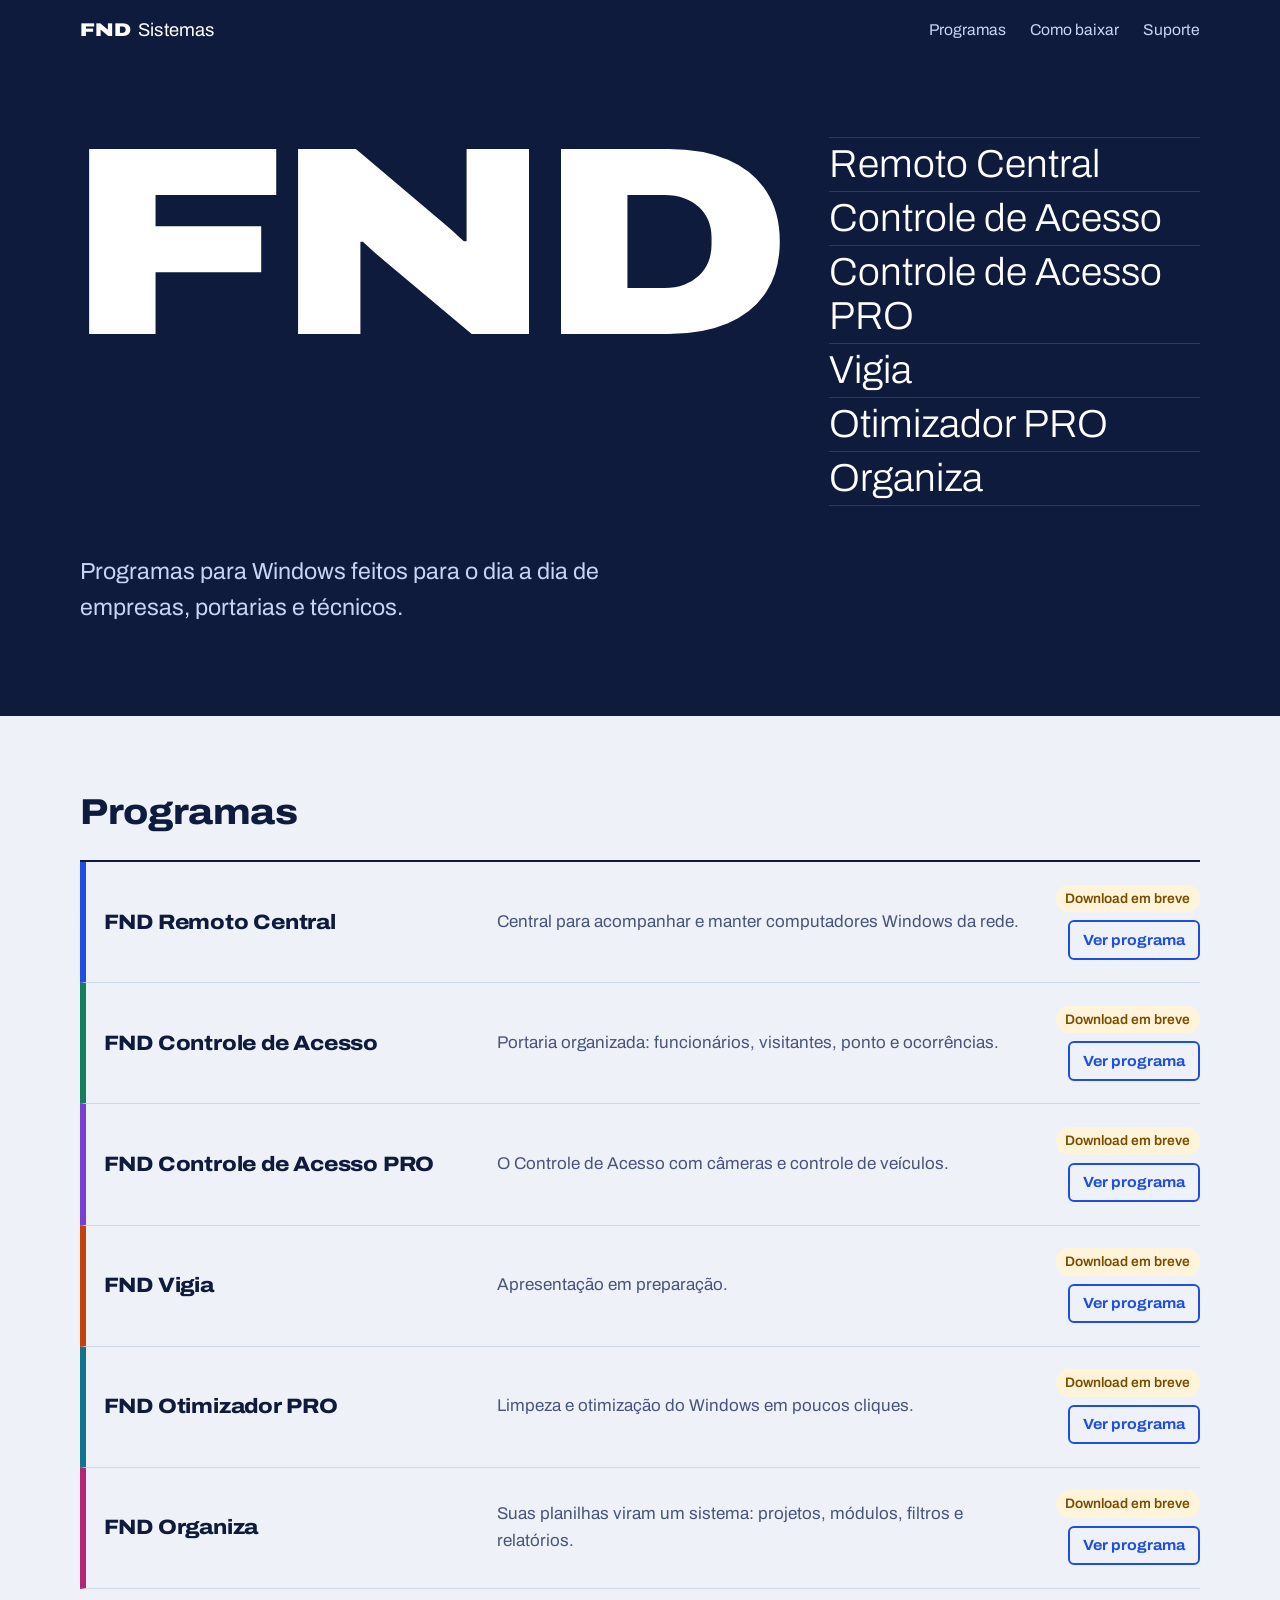
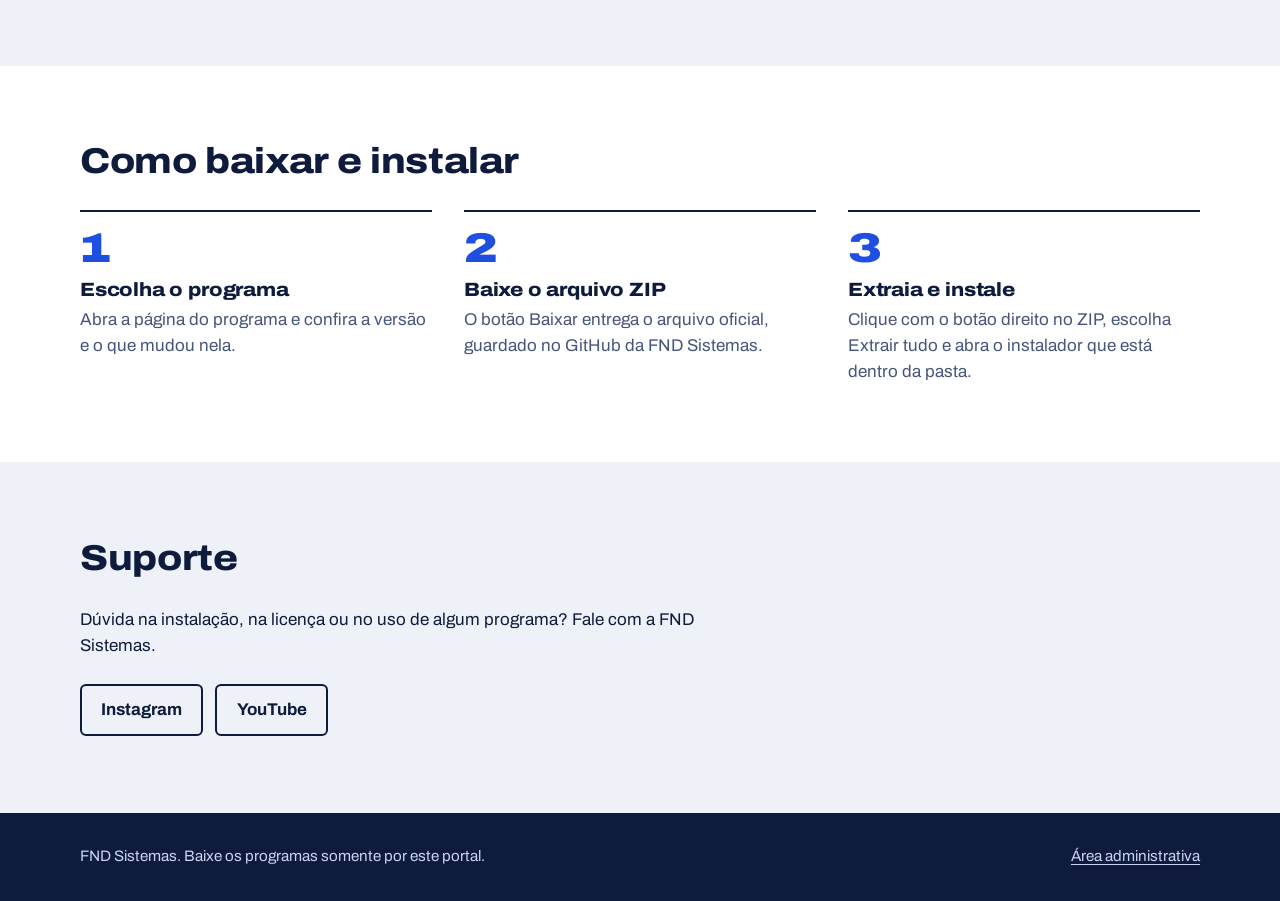
==== index.html @ b6e80777 "Cria o portal FND Sistemas com área administrativa e catálogo de programas Portal estático para GitH" ====
<!DOCTYPE html>
<html lang="pt-BR">
<head>
  <meta charset="utf-8">
  <meta name="viewport" content="width=device-width, initial-scale=1">
  <title>FND Sistemas — downloads e suporte</title>
  <meta name="description" content="Central oficial de downloads e suporte dos programas FND Sistemas para Windows.">
  <meta property="og:title" content="FND Sistemas — downloads e suporte">
  <meta property="og:description" content="Baixe os programas FND Sistemas para Windows e acompanhe as atualizações.">
  <meta property="og:type" content="website">
  <meta name="theme-color" content="#0e1b3d">
  <link rel="icon" href="assets/img/favicon.svg" type="image/svg+xml">
  <link rel="preload" href="assets/fonts/archivo-var.woff2" as="font" type="font/woff2" crossorigin>
  <link rel="preload" href="data/programas.json" as="fetch" crossorigin>
  <link rel="stylesheet" href="assets/css/site.css">
  <script type="module" src="assets/js/inicio.js"></script>
</head>
<body>
  <a class="pular" href="#programas">Ir para os programas</a>

  <header class="topo">
    <div class="contido">
      <a class="marca" href="./" aria-label="FND Sistemas, página inicial">FND<span>Sistemas</span></a>
      <nav aria-label="Seções">
        <a href="#programas">Programas</a>
        <a href="#como-baixar">Como baixar</a>
        <a href="#suporte">Suporte</a>
      </nav>
    </div>
  </header>

  <main>
    <section class="abertura" aria-labelledby="titulo">
      <div class="contido">
        <h1 id="titulo" aria-label="FND Sistemas">FND</h1>
        <ul class="indice" id="indice" aria-label="Programas FND"></ul>
        <p class="frase" id="frase">Programas para Windows feitos para o dia a dia de empresas, portarias e técnicos.</p>
      </div>
    </section>

    <section class="secao" id="programas" aria-labelledby="t-programas">
      <div class="contido">
        <h2 id="t-programas">Programas</h2>
        <ul class="programas" id="lista-programas">
          <li class="vazio">Carregando a lista de programas…</li>
        </ul>
        <noscript><p class="aviso">Para ver os programas e os downloads, ative o JavaScript no navegador.</p></noscript>
      </div>
    </section>

    <section class="secao clara" id="como-baixar" aria-labelledby="t-como">
      <div class="contido">
        <h2 id="t-como">Como baixar e instalar</h2>
        <ol class="passos">
          <li>
            <h3>Escolha o programa</h3>
            <p>Abra a página do programa e confira a versão e o que mudou nela.</p>
          </li>
          <li>
            <h3>Baixe o arquivo ZIP</h3>
            <p>O botão Baixar entrega o arquivo oficial, guardado no GitHub da FND Sistemas.</p>
          </li>
          <li>
            <h3>Extraia e instale</h3>
            <p>Clique com o botão direito no ZIP, escolha Extrair tudo e abra o instalador que está dentro da pasta.</p>
          </li>
        </ol>
      </div>
    </section>

    <section class="secao" id="suporte" aria-labelledby="t-suporte">
      <div class="contido">
        <h2 id="t-suporte">Suporte</h2>
        <p>Dúvida na instalação, na licença ou no uso de algum programa? Fale com a FND Sistemas.</p>
        <div class="contatos" id="contatos"></div>
      </div>
    </section>
  </main>

  <footer class="rodape">
    <div class="contido">
      <span>FND Sistemas. Baixe os programas somente por este portal.</span>
      <span class="links"><a href="admin/">Área administrativa</a></span>
    </div>
  </footer>
</body>
</html>
---- assets/css/site.css ----
/* FND Sistemas — estilos do portal e base do painel */

@font-face {
  font-family: "Archivo";
  src: url("../fonts/archivo-var.woff2") format("woff2");
  font-weight: 100 900;
  font-stretch: 62% 125%;
  font-display: swap;
}

:root {
  --tinta: #0e1b3d;
  --tinta-suave: #47557a;
  --papel: #eef2f8;
  --branco: #ffffff;
  --linha: #cfd8e8;
  --cobalto: #1f4fe0;
  --cobalto-escuro: #173cb0;
  --ambar: #f2a413;
  --ambar-fundo: #fff4d9;
  --ambar-texto: #7a4d00;
  --verde: #12805c;
  --verde-fundo: #dff5ec;
  --erro: #b42318;
  --erro-fundo: #fde7e4;
  --cor-programa: var(--cobalto);
  --largura: 1120px;
  --raio: 6px;
}

*,
*::before,
*::after { box-sizing: border-box; }

html { -webkit-text-size-adjust: 100%; scroll-behavior: smooth; }

body {
  margin: 0;
  font-family: "Archivo", "Segoe UI", system-ui, sans-serif;
  font-size: 1.0625rem;
  line-height: 1.55;
  color: var(--tinta);
  background: var(--papel);
}

h1, h2, h3 { line-height: 1.1; margin: 0; font-stretch: 112%; font-weight: 800; letter-spacing: -0.01em; }
h2 { font-size: clamp(1.6rem, 1.2rem + 1.6vw, 2.25rem); }
h3 { font-size: 1.2rem; }
p { margin: 0; max-width: 68ch; }
a { color: var(--cobalto); text-underline-offset: 0.18em; }
a:hover { color: var(--cobalto-escuro); }

:focus-visible { outline: 3px solid var(--ambar); outline-offset: 3px; border-radius: 2px; }

.contido { width: min(100% - 2.5rem, var(--largura)); margin-inline: auto; }

.pular {
  position: absolute; left: 1rem; top: -4rem; z-index: 10;
  background: var(--branco); color: var(--tinta); padding: 0.6rem 1rem; border-radius: var(--raio);
}
.pular:focus { top: 1rem; }

/* ---------- Topo ---------- */
.topo { background: var(--tinta); color: var(--branco); }
.topo .contido { display: flex; align-items: center; justify-content: space-between; gap: 1rem; padding-block: 1rem; }
.marca { color: var(--branco); text-decoration: none; font-weight: 900; font-stretch: 125%; font-size: 1.15rem; letter-spacing: 0.01em; }
.marca span { font-weight: 400; font-stretch: 100%; margin-left: 0.35em; }
.marca:hover { color: var(--branco); }
.topo nav { display: flex; gap: 1.5rem; }
.topo nav a { color: #c9d4f2; text-decoration: none; font-size: 0.98rem; }
.topo nav a:hover { color: var(--branco); text-decoration: underline; }

/* ---------- Abertura: a marca vira o índice ---------- */
.abertura { background: var(--tinta); color: var(--branco); padding-block: clamp(2rem, 6vw, 5rem) clamp(3rem, 7vw, 6rem); }
.abertura .contido { display: grid; grid-template-columns: auto 1fr; align-items: start; column-gap: clamp(1.25rem, 3.5vw, 3rem); }
.abertura h1 {
  font-size: clamp(5.5rem, 21vw, 17rem);
  font-weight: 900; font-stretch: 125%; line-height: 0.8; letter-spacing: -0.03em;
  margin-left: -0.04em;
}
.indice { list-style: none; margin: 0; padding: 0; align-self: stretch; display: flex; flex-direction: column; justify-content: space-between; }
.indice a {
  display: block; color: var(--branco); text-decoration: none;
  font-size: clamp(1.15rem, 0.6rem + 2.3vw, 2.55rem);
  font-weight: 300; font-stretch: 100%; line-height: 1.12;
  padding-block: 0.12em; border-bottom: 1px solid #2a3a66;
  transition: font-weight 160ms ease, padding-left 160ms ease;
}
.indice li:first-child a { border-top: 1px solid #2a3a66; }
.indice a:hover, .indice a:focus-visible { font-weight: 800; padding-left: 0.35em; color: var(--branco); }
.abertura .frase { grid-column: 1 / -1; margin-top: clamp(1.75rem, 4vw, 3rem); font-size: clamp(1.1rem, 0.95rem + 0.7vw, 1.45rem); color: #c9d4f2; max-width: 46ch; }

@media (max-width: 640px) {
  .abertura .contido { grid-template-columns: 1fr; row-gap: 1.5rem; }
  .abertura h1 { font-size: 34vw; }
  .indice a { font-size: 1.45rem; padding-block: 0.3em; }
}

/* ---------- Seções ---------- */
.secao { padding-block: clamp(2.75rem, 6vw, 5rem); }
.secao > .contido > h2 { margin-bottom: 1.75rem; }
.secao.clara { background: var(--branco); }

/* ---------- Lista de programas ---------- */
.programas { list-style: none; margin: 0; padding: 0; border-top: 2px solid var(--tinta); }
.programa-linha {
  display: grid; grid-template-columns: minmax(0, 1.1fr) minmax(0, 1.6fr) auto; align-items: center;
  gap: 0.75rem 2rem; padding: 1.4rem 0 1.4rem 1.1rem; border-bottom: 1px solid var(--linha);
  border-left: 6px solid var(--cor-programa);
}
.programa-linha h3 { font-size: 1.3rem; }
.programa-linha h3 a { color: var(--tinta); text-decoration: none; }
.programa-linha h3 a:hover { text-decoration: underline; }
.programa-linha .resumo { color: var(--tinta-suave); }
.programa-linha .lado { display: flex; flex-direction: column; align-items: flex-end; gap: 0.5rem; }
@media (max-width: 820px) {
  .programa-linha { grid-template-columns: 1fr; padding-right: 0; }
  .programa-linha .lado { align-items: flex-start; flex-direction: row; flex-wrap: wrap; align-items: center; }
}

.estado { display: inline-block; font-size: 0.86rem; font-weight: 600; padding: 0.2rem 0.6rem; border-radius: 99px; white-space: nowrap; }
.estado.disponivel { background: var(--verde-fundo); color: #0b5a40; }
.estado.em-breve { background: var(--ambar-fundo); color: var(--ambar-texto); }

/* ---------- Botões ---------- */
.botao {
  display: inline-flex; align-items: center; justify-content: center; gap: 0.5rem;
  font: inherit; font-weight: 700; font-stretch: 108%; text-decoration: none; cursor: pointer;
  padding: 0.75rem 1.35rem; border-radius: var(--raio); border: 2px solid var(--cobalto);
  background: var(--cobalto); color: var(--branco);
}
.botao:hover { background: var(--cobalto-escuro); border-color: var(--cobalto-escuro); color: var(--branco); }
.botao.secundario { background: transparent; color: var(--cobalto); }
.botao.secundario:hover { background: #e3eafc; color: var(--cobalto-escuro); }
.botao.pequeno { padding: 0.4rem 0.8rem; font-size: 0.92rem; }
.botao.perigo { background: transparent; border-color: var(--erro); color: var(--erro); }
.botao.perigo:hover { background: var(--erro-fundo); }
.botao[disabled], .botao[aria-disabled="true"] { background: #dfe5f0; border-color: #dfe5f0; color: #5d6988; cursor: not-allowed; }
.botao.grande { font-size: 1.15rem; padding: 0.95rem 1.7rem; }

/* ---------- Passos ---------- */
.passos { list-style: none; margin: 0; padding: 0; display: grid; grid-template-columns: repeat(3, 1fr); gap: 2rem; counter-reset: passo; }
.passos li { counter-increment: passo; border-top: 2px solid var(--tinta); padding-top: 1rem; }
.passos li::before { content: counter(passo); display: block; font-size: 2.6rem; font-weight: 900; font-stretch: 125%; line-height: 1; margin-bottom: 0.6rem; color: var(--cobalto); }
.passos h3 { margin-bottom: 0.4rem; }
.passos p { color: var(--tinta-suave); }
@media (max-width: 760px) { .passos { grid-template-columns: 1fr; } }

.contatos { display: flex; flex-wrap: wrap; gap: 0.75rem; margin-top: 1.5rem; }
.contatos a {
  font-weight: 700; text-decoration: none; padding: 0.7rem 1.2rem; border: 2px solid var(--tinta);
  border-radius: var(--raio); color: var(--tinta);
}
.contatos a:hover { background: var(--tinta); color: var(--branco); }

/* ---------- Página de um programa ---------- */
.capa { background: var(--tinta); color: var(--branco); padding-block: clamp(2rem, 5vw, 4rem); border-bottom: 10px solid var(--cor-programa); }
.capa .voltar { color: #c9d4f2; font-size: 0.98rem; }
.capa h1 { margin-top: 1.25rem; font-size: clamp(2.3rem, 1.2rem + 5.5vw, 5.25rem); font-weight: 300; font-stretch: 100%; line-height: 0.98; letter-spacing: -0.02em; }
.capa h1 b { font-weight: 900; font-stretch: 125%; display: block; }
.capa .resumo { margin-top: 1.25rem; font-size: clamp(1.1rem, 1rem + 0.6vw, 1.4rem); color: #c9d4f2; max-width: 44ch; }

.duas-colunas { display: grid; grid-template-columns: minmax(0, 1.5fr) minmax(280px, 1fr); gap: clamp(2rem, 5vw, 4rem); align-items: start; }
@media (max-width: 860px) { .duas-colunas { grid-template-columns: 1fr; } .duas-colunas .baixar { order: -1; } }

.texto > * + * { margin-top: 1rem; }
.texto h2 { margin-top: 2.5rem; font-size: 1.5rem; }
.texto h2:first-child { margin-top: 0; }
.texto ul { margin: 1rem 0 0; padding-left: 1.2rem; }
.texto li + li { margin-top: 0.35rem; }

.baixar { background: var(--branco); border: 2px solid var(--tinta); border-radius: var(--raio); padding: 1.5rem; position: sticky; top: 1.25rem; }
.baixar h2 { font-size: 1.25rem; margin-bottom: 1rem; }
.baixar dl { margin: 0 0 1.25rem; display: grid; grid-template-columns: auto 1fr; gap: 0.4rem 1rem; }
.baixar dt { color: var(--tinta-suave); }
.baixar dd { margin: 0; font-weight: 700; overflow-wrap: anywhere; }
.baixar .botao { width: 100%; }
.baixar .nota { margin-top: 0.9rem; font-size: 0.93rem; color: var(--tinta-suave); }
.baixar code { font-size: 0.8rem; overflow-wrap: anywhere; }

.historico { list-style: none; margin: 0; padding: 0; border-top: 2px solid var(--tinta); }
.historico > li { display: grid; grid-template-columns: 11rem 1fr; gap: 0.5rem 2rem; padding-block: 1.25rem; border-bottom: 1px solid var(--linha); }
.historico .versao { font-weight: 900; font-stretch: 120%; font-size: 1.3rem; }
.historico .data { color: var(--tinta-suave); font-size: 0.95rem; }
.historico ul { margin: 0; padding-left: 1.2rem; }
.historico .baixar-antiga { font-size: 0.93rem; }
@media (max-width: 640px) { .historico > li { grid-template-columns: 1fr; } }

.vazio { color: var(--tinta-suave); border-left: 4px solid var(--ambar); padding: 0.4rem 0 0.4rem 1rem; }
.aviso { background: var(--ambar-fundo); color: var(--ambar-texto); border-radius: var(--raio); padding: 0.9rem 1.1rem; }
.aviso.erro { background: var(--erro-fundo); color: var(--erro); }
.aviso.ok { background: var(--verde-fundo); color: #0b5a40; }

/* ---------- Rodapé ---------- */
.rodape { background: var(--tinta); color: #c9d4f2; padding-block: 2rem; font-size: 0.95rem; }
.rodape .contido { display: flex; flex-wrap: wrap; justify-content: space-between; gap: 1rem; }
.rodape a { color: #c9d4f2; }
.rodape a:hover { color: var(--branco); }
.rodape .links { display: flex; flex-wrap: wrap; gap: 1.25rem; }

@media (prefers-reduced-motion: reduce) {
  html { scroll-behavior: auto; }
  * { transition: none !important; }
}

@media (max-width: 520px) {
  .topo .contido { flex-wrap: wrap; row-gap: 0.4rem; }
  .topo nav { gap: 1.1rem; flex-wrap: wrap; }
  .topo nav a { font-size: 0.93rem; }
}
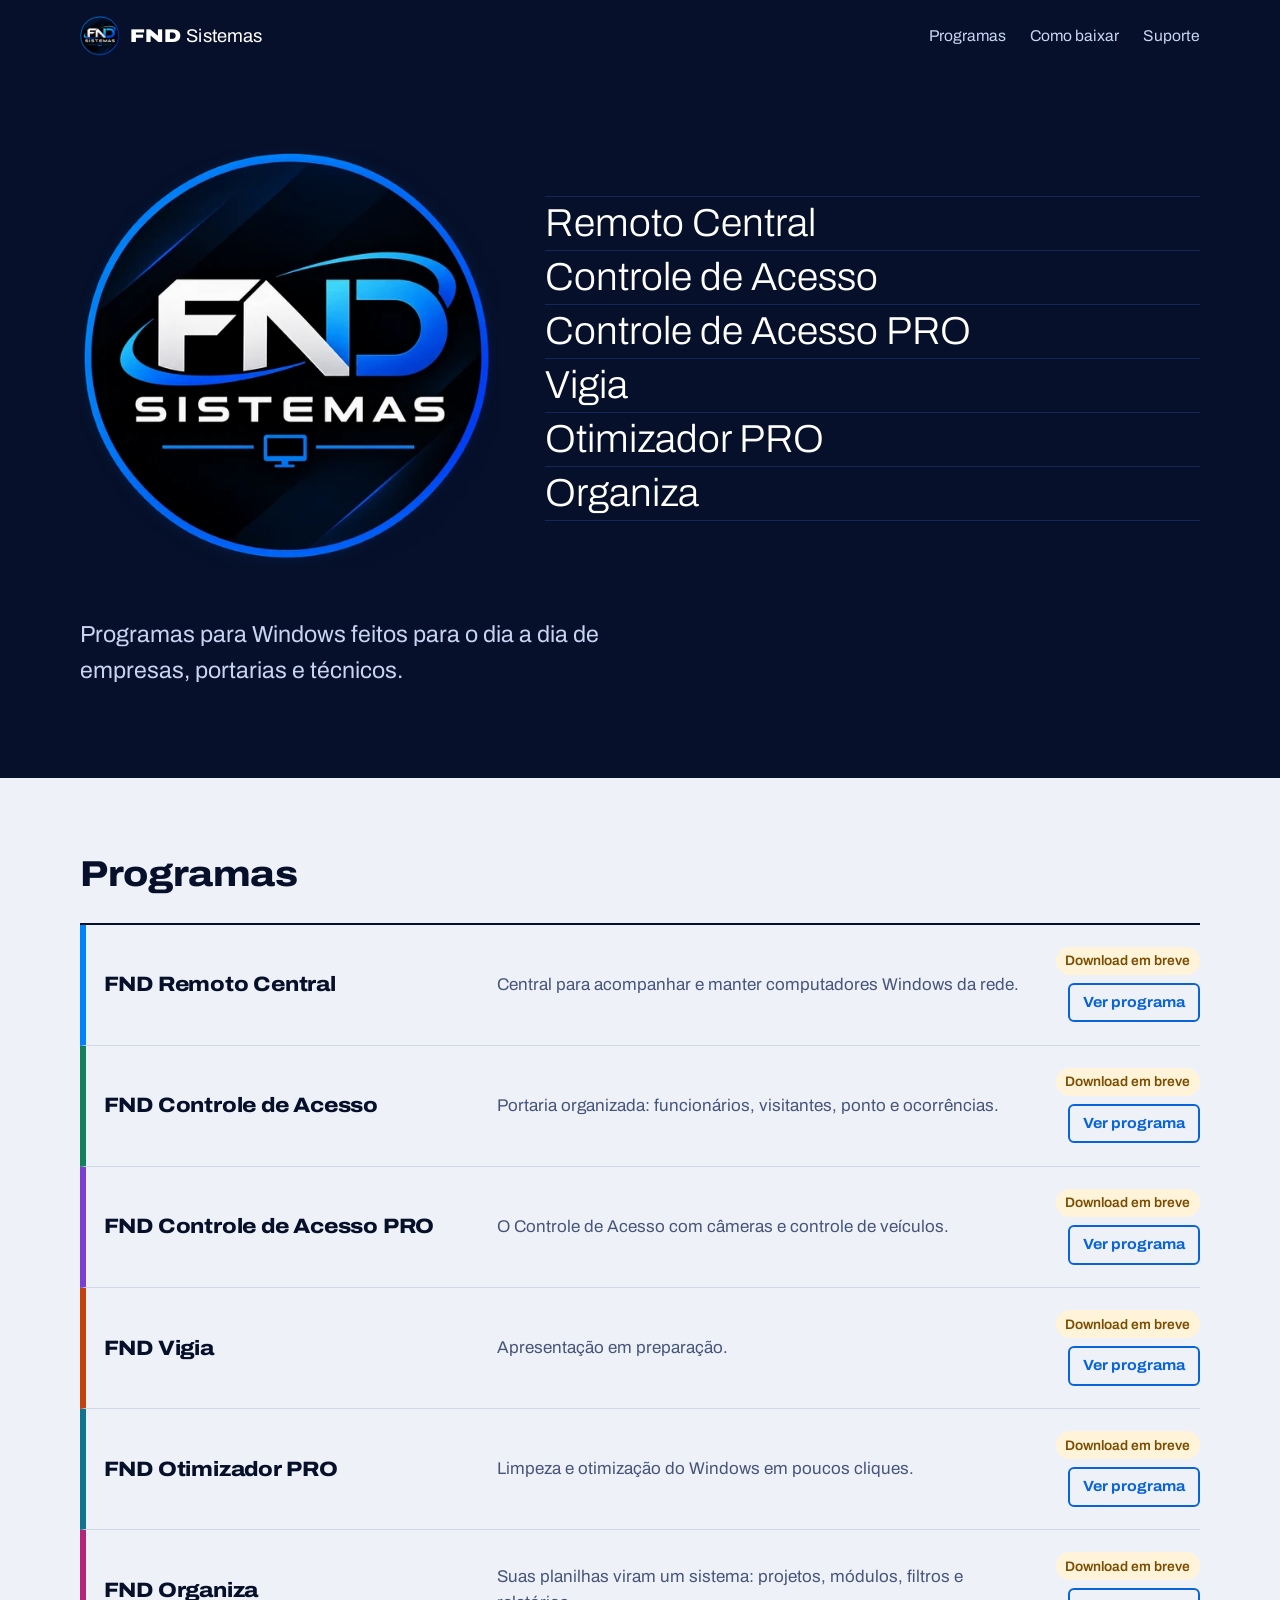
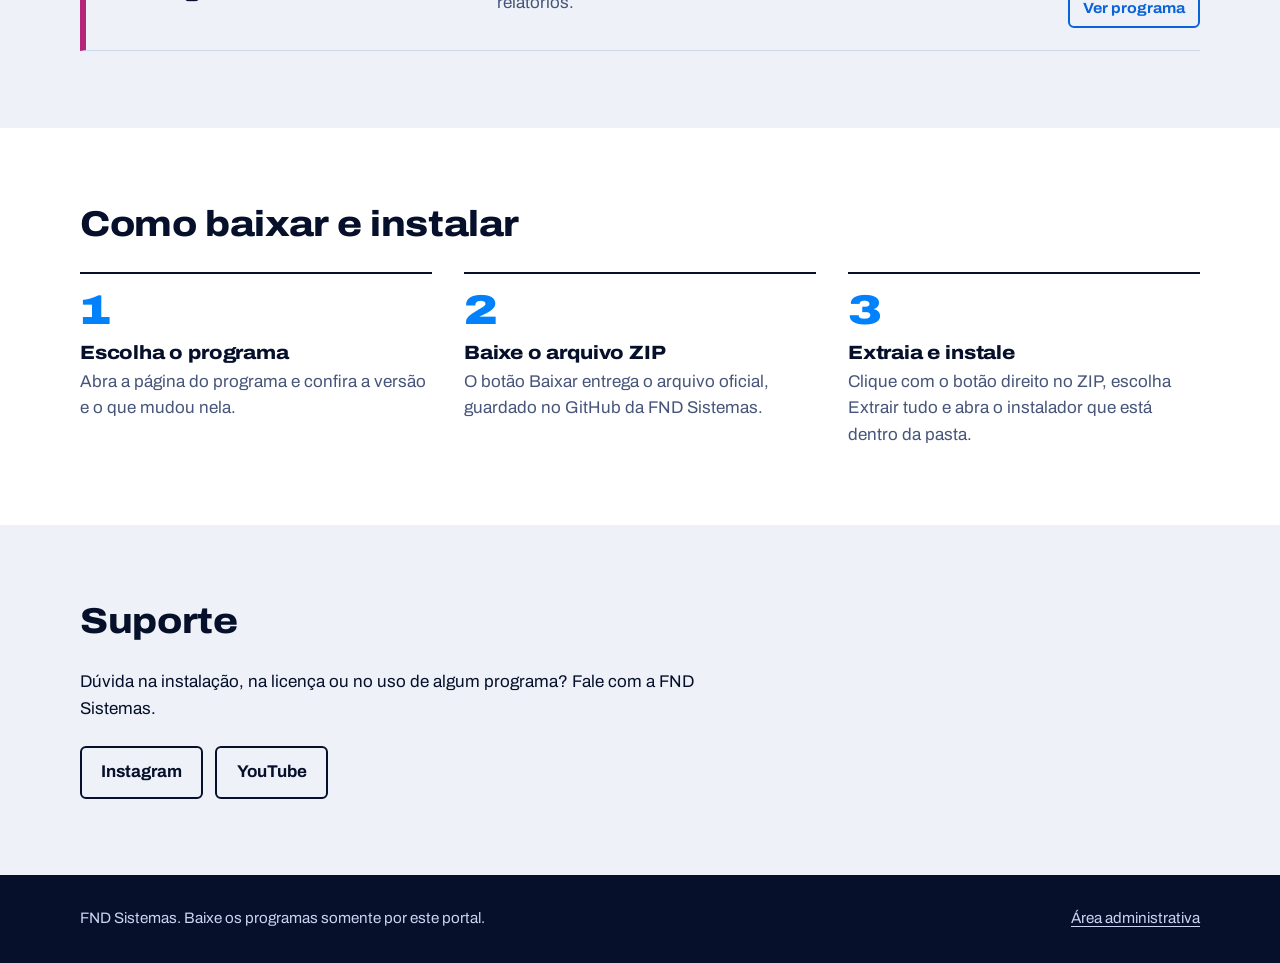
==== commit 1a880a15: "Aplica a logomarca FND Sistemas e as cores da marca no portal Co-Authored-By: Claude Fable 5.2 <nore" ====
--- a/index.html
+++ b/index.html
@@ -8,8 +8,10 @@
   <meta property="og:title" content="FND Sistemas — downloads e suporte">
   <meta property="og:description" content="Baixe os programas FND Sistemas para Windows e acompanhe as atualizações.">
   <meta property="og:type" content="website">
-  <meta name="theme-color" content="#0e1b3d">
-  <link rel="icon" href="assets/img/favicon.svg" type="image/svg+xml">
+  <meta property="og:image" content="https://fnd-links.github.io/fnd-sistemas/assets/img/icone-180.png">
+  <meta name="theme-color" content="#06102a">
+  <link rel="icon" href="assets/img/logo-96.png" type="image/png">
+  <link rel="apple-touch-icon" href="assets/img/icone-180.png">
   <link rel="preload" href="assets/fonts/archivo-var.woff2" as="font" type="font/woff2" crossorigin>
   <link rel="preload" href="data/programas.json" as="fetch" crossorigin>
   <link rel="stylesheet" href="assets/css/site.css">
@@ -20,7 +22,7 @@
 
   <header class="topo">
     <div class="contido">
-      <a class="marca" href="./" aria-label="FND Sistemas, página inicial">FND<span>Sistemas</span></a>
+      <a class="marca" href="./" aria-label="FND Sistemas, página inicial"><img src="assets/img/logo-96.png" alt="" width="40" height="40">FND<span>Sistemas</span></a>
       <nav aria-label="Seções">
         <a href="#programas">Programas</a>
         <a href="#como-baixar">Como baixar</a>
@@ -32,7 +34,7 @@
   <main>
     <section class="abertura" aria-labelledby="titulo">
       <div class="contido">
-        <h1 id="titulo" aria-label="FND Sistemas">FND</h1>
+        <h1 id="titulo"><img src="assets/img/logo-512.webp" alt="FND Sistemas" width="512" height="512" fetchpriority="high"></h1>
         <ul class="indice" id="indice" aria-label="Programas FND"></ul>
         <p class="frase" id="frase">Programas para Windows feitos para o dia a dia de empresas, portarias e técnicos.</p>
       </div>
--- a/assets/css/site.css
+++ b/assets/css/site.css
@@ -9,13 +9,15 @@
 }
 
 :root {
-  --tinta: #0e1b3d;
+  --tinta: #06102a;
   --tinta-suave: #47557a;
   --papel: #eef2f8;
   --branco: #ffffff;
   --linha: #cfd8e8;
-  --cobalto: #1f4fe0;
-  --cobalto-escuro: #173cb0;
+  --cobalto: #0a63d8;
+  --cobalto-escuro: #084fae;
+  --azul-marca: #0182fc;
+  --ciano: #3cd4fd;
   --ambar: #f2a413;
   --ambar-fundo: #fff4d9;
   --ambar-texto: #7a4d00;
@@ -63,8 +65,9 @@
 /* ---------- Topo ---------- */
 .topo { background: var(--tinta); color: var(--branco); }
 .topo .contido { display: flex; align-items: center; justify-content: space-between; gap: 1rem; padding-block: 1rem; }
-.marca { color: var(--branco); text-decoration: none; font-weight: 900; font-stretch: 125%; font-size: 1.15rem; letter-spacing: 0.01em; }
-.marca span { font-weight: 400; font-stretch: 100%; margin-left: 0.35em; }
+.marca { display: inline-flex; align-items: center; gap: 0.6rem; color: var(--branco); text-decoration: none; font-weight: 900; font-stretch: 125%; font-size: 1.15rem; letter-spacing: 0.01em; }
+.marca span { font-weight: 400; font-stretch: 100%; margin-left: -0.25em; }
+.marca img { display: block; width: 40px; height: 40px; }
 .marca:hover { color: var(--branco); }
 .topo nav { display: flex; gap: 1.5rem; }
 .topo nav a { color: #c9d4f2; text-decoration: none; font-size: 0.98rem; }
@@ -73,26 +76,23 @@
 /* ---------- Abertura: a marca vira o índice ---------- */
 .abertura { background: var(--tinta); color: var(--branco); padding-block: clamp(2rem, 6vw, 5rem) clamp(3rem, 7vw, 6rem); }
 .abertura .contido { display: grid; grid-template-columns: auto 1fr; align-items: start; column-gap: clamp(1.25rem, 3.5vw, 3rem); }
-.abertura h1 {
-  font-size: clamp(5.5rem, 21vw, 17rem);
-  font-weight: 900; font-stretch: 125%; line-height: 0.8; letter-spacing: -0.03em;
-  margin-left: -0.04em;
-}
-.indice { list-style: none; margin: 0; padding: 0; align-self: stretch; display: flex; flex-direction: column; justify-content: space-between; }
+.abertura h1 { line-height: 0; }
+.abertura h1 img { display: block; width: clamp(200px, 33vw, 420px); height: auto; }
+.indice { list-style: none; margin: 0; padding: 0; align-self: center; }
 .indice a {
   display: block; color: var(--branco); text-decoration: none;
   font-size: clamp(1.15rem, 0.6rem + 2.3vw, 2.55rem);
   font-weight: 300; font-stretch: 100%; line-height: 1.12;
-  padding-block: 0.12em; border-bottom: 1px solid #2a3a66;
+  padding-block: 0.12em; border-bottom: 1px solid #15275a;
   transition: font-weight 160ms ease, padding-left 160ms ease;
 }
-.indice li:first-child a { border-top: 1px solid #2a3a66; }
-.indice a:hover, .indice a:focus-visible { font-weight: 800; padding-left: 0.35em; color: var(--branco); }
+.indice li:first-child a { border-top: 1px solid #15275a; }
+.indice a:hover, .indice a:focus-visible { font-weight: 800; padding-left: 0.35em; color: var(--ciano); }
 .abertura .frase { grid-column: 1 / -1; margin-top: clamp(1.75rem, 4vw, 3rem); font-size: clamp(1.1rem, 0.95rem + 0.7vw, 1.45rem); color: #c9d4f2; max-width: 46ch; }
 
 @media (max-width: 640px) {
   .abertura .contido { grid-template-columns: 1fr; row-gap: 1.5rem; }
-  .abertura h1 { font-size: 34vw; }
+  .abertura h1 img { width: min(62vw, 260px); }
   .indice a { font-size: 1.45rem; padding-block: 0.3em; }
 }
 
@@ -141,7 +141,7 @@
 /* ---------- Passos ---------- */
 .passos { list-style: none; margin: 0; padding: 0; display: grid; grid-template-columns: repeat(3, 1fr); gap: 2rem; counter-reset: passo; }
 .passos li { counter-increment: passo; border-top: 2px solid var(--tinta); padding-top: 1rem; }
-.passos li::before { content: counter(passo); display: block; font-size: 2.6rem; font-weight: 900; font-stretch: 125%; line-height: 1; margin-bottom: 0.6rem; color: var(--cobalto); }
+.passos li::before { content: counter(passo); display: block; font-size: 2.6rem; font-weight: 900; font-stretch: 125%; line-height: 1; margin-bottom: 0.6rem; color: var(--azul-marca); }
 .passos h3 { margin-bottom: 0.4rem; }
 .passos p { color: var(--tinta-suave); }
 @media (max-width: 760px) { .passos { grid-template-columns: 1fr; } }
@@ -157,7 +157,7 @@
 .capa { background: var(--tinta); color: var(--branco); padding-block: clamp(2rem, 5vw, 4rem); border-bottom: 10px solid var(--cor-programa); }
 .capa .voltar { color: #c9d4f2; font-size: 0.98rem; }
 .capa h1 { margin-top: 1.25rem; font-size: clamp(2.3rem, 1.2rem + 5.5vw, 5.25rem); font-weight: 300; font-stretch: 100%; line-height: 0.98; letter-spacing: -0.02em; }
-.capa h1 b { font-weight: 900; font-stretch: 125%; display: block; }
+.capa h1 b { font-weight: 900; font-stretch: 125%; display: block; background: linear-gradient(90deg, #fff 0 62%, var(--ciano) 62%, var(--azul-marca)); -webkit-background-clip: text; background-clip: text; color: transparent; width: fit-content; }
 .capa .resumo { margin-top: 1.25rem; font-size: clamp(1.1rem, 1rem + 0.6vw, 1.4rem); color: #c9d4f2; max-width: 44ch; }
 
 .duas-colunas { display: grid; grid-template-columns: minmax(0, 1.5fr) minmax(280px, 1fr); gap: clamp(2rem, 5vw, 4rem); align-items: start; }
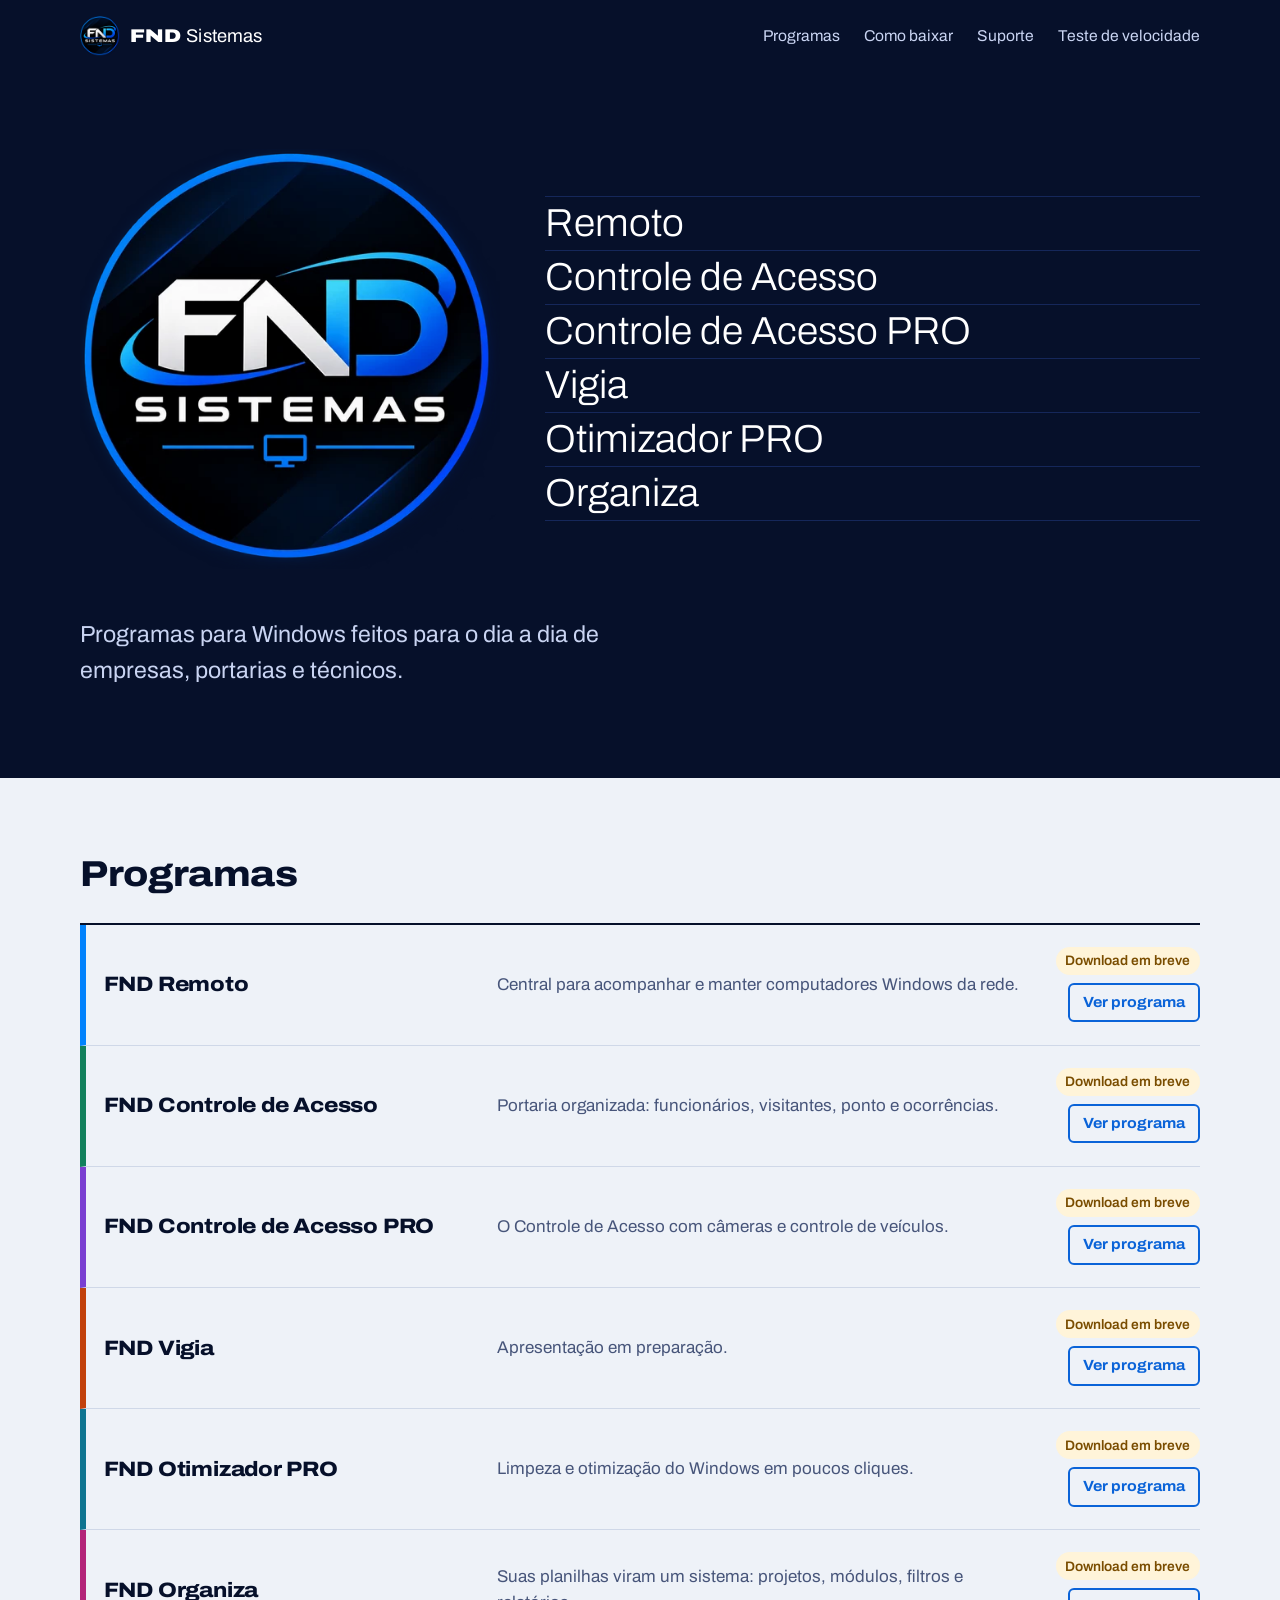
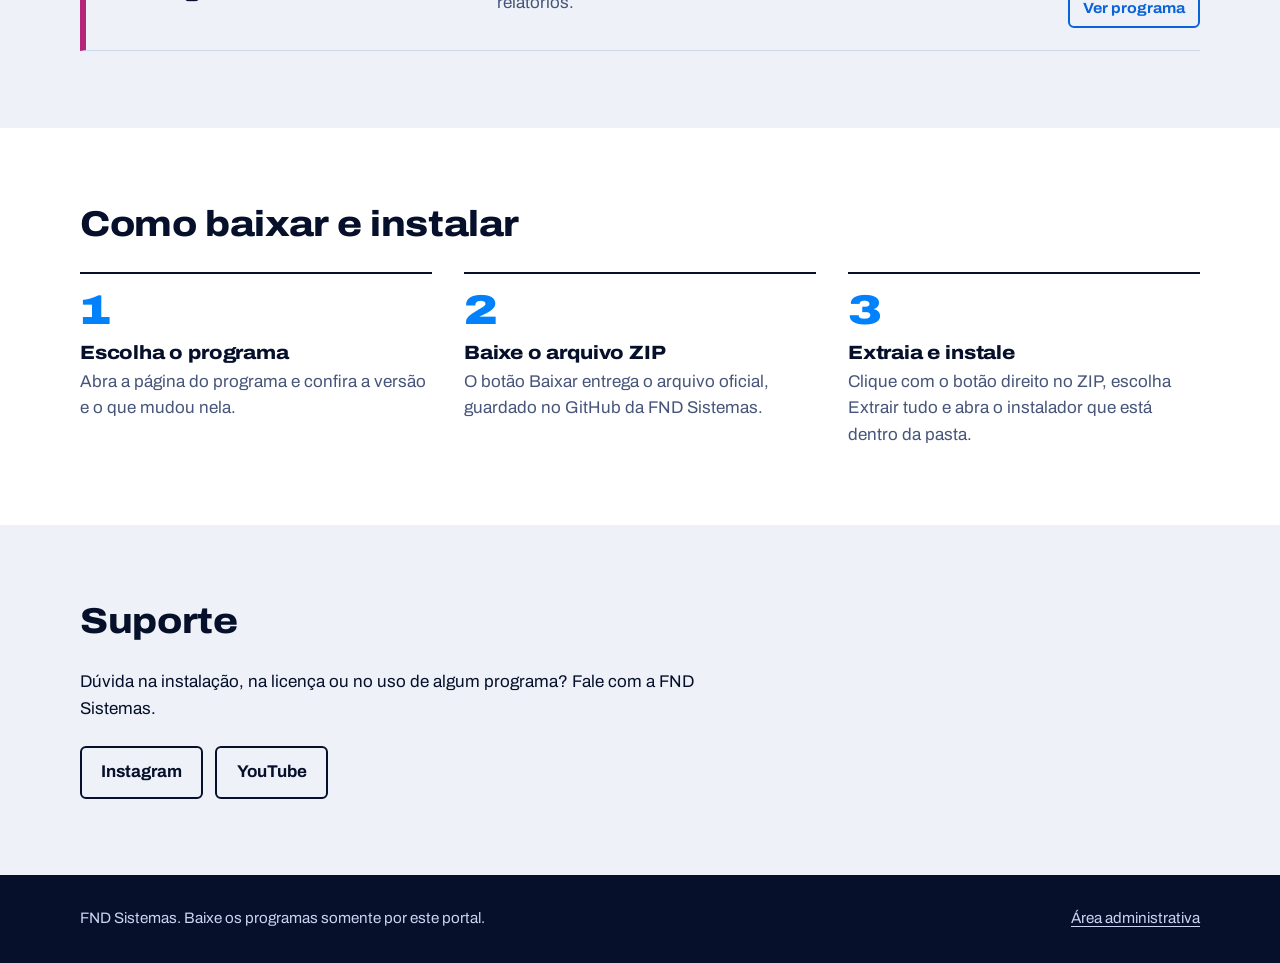
==== commit 983d793a: "Adiciona o FND Teste de Velocidade (página web) e o link no menu Co-Authored-By: Claude Opus 5.5 <no" ====
--- a/index.html
+++ b/index.html
@@ -27,6 +27,7 @@
         <a href="#programas">Programas</a>
         <a href="#como-baixar">Como baixar</a>
         <a href="#suporte">Suporte</a>
+        <a href="velocidade.html">Teste de velocidade</a>
       </nav>
     </div>
   </header>
@@ -53,7 +54,7 @@
     <section class="secao clara" id="como-baixar" aria-labelledby="t-como">
       <div class="contido">
         <h2 id="t-como">Como baixar e instalar</h2>
-        <ol class="passos">
+        <ol class="passos" id="passos">
           <li>
             <h3>Escolha o programa</h3>
             <p>Abra a página do programa e confira a versão e o que mudou nela.</p>
@@ -73,7 +74,7 @@
     <section class="secao" id="suporte" aria-labelledby="t-suporte">
       <div class="contido">
         <h2 id="t-suporte">Suporte</h2>
-        <p>Dúvida na instalação, na licença ou no uso de algum programa? Fale com a FND Sistemas.</p>
+        <p id="texto-suporte">Dúvida na instalação, na licença ou no uso de algum programa? Fale com a FND Sistemas.</p>
         <div class="contatos" id="contatos"></div>
       </div>
     </section>
@@ -81,7 +82,7 @@
 
   <footer class="rodape">
     <div class="contido">
-      <span>FND Sistemas. Baixe os programas somente por este portal.</span>
+      <span id="texto-rodape">FND Sistemas. Baixe os programas somente por este portal.</span>
       <span class="links"><a href="admin/">Área administrativa</a></span>
     </div>
   </footer>
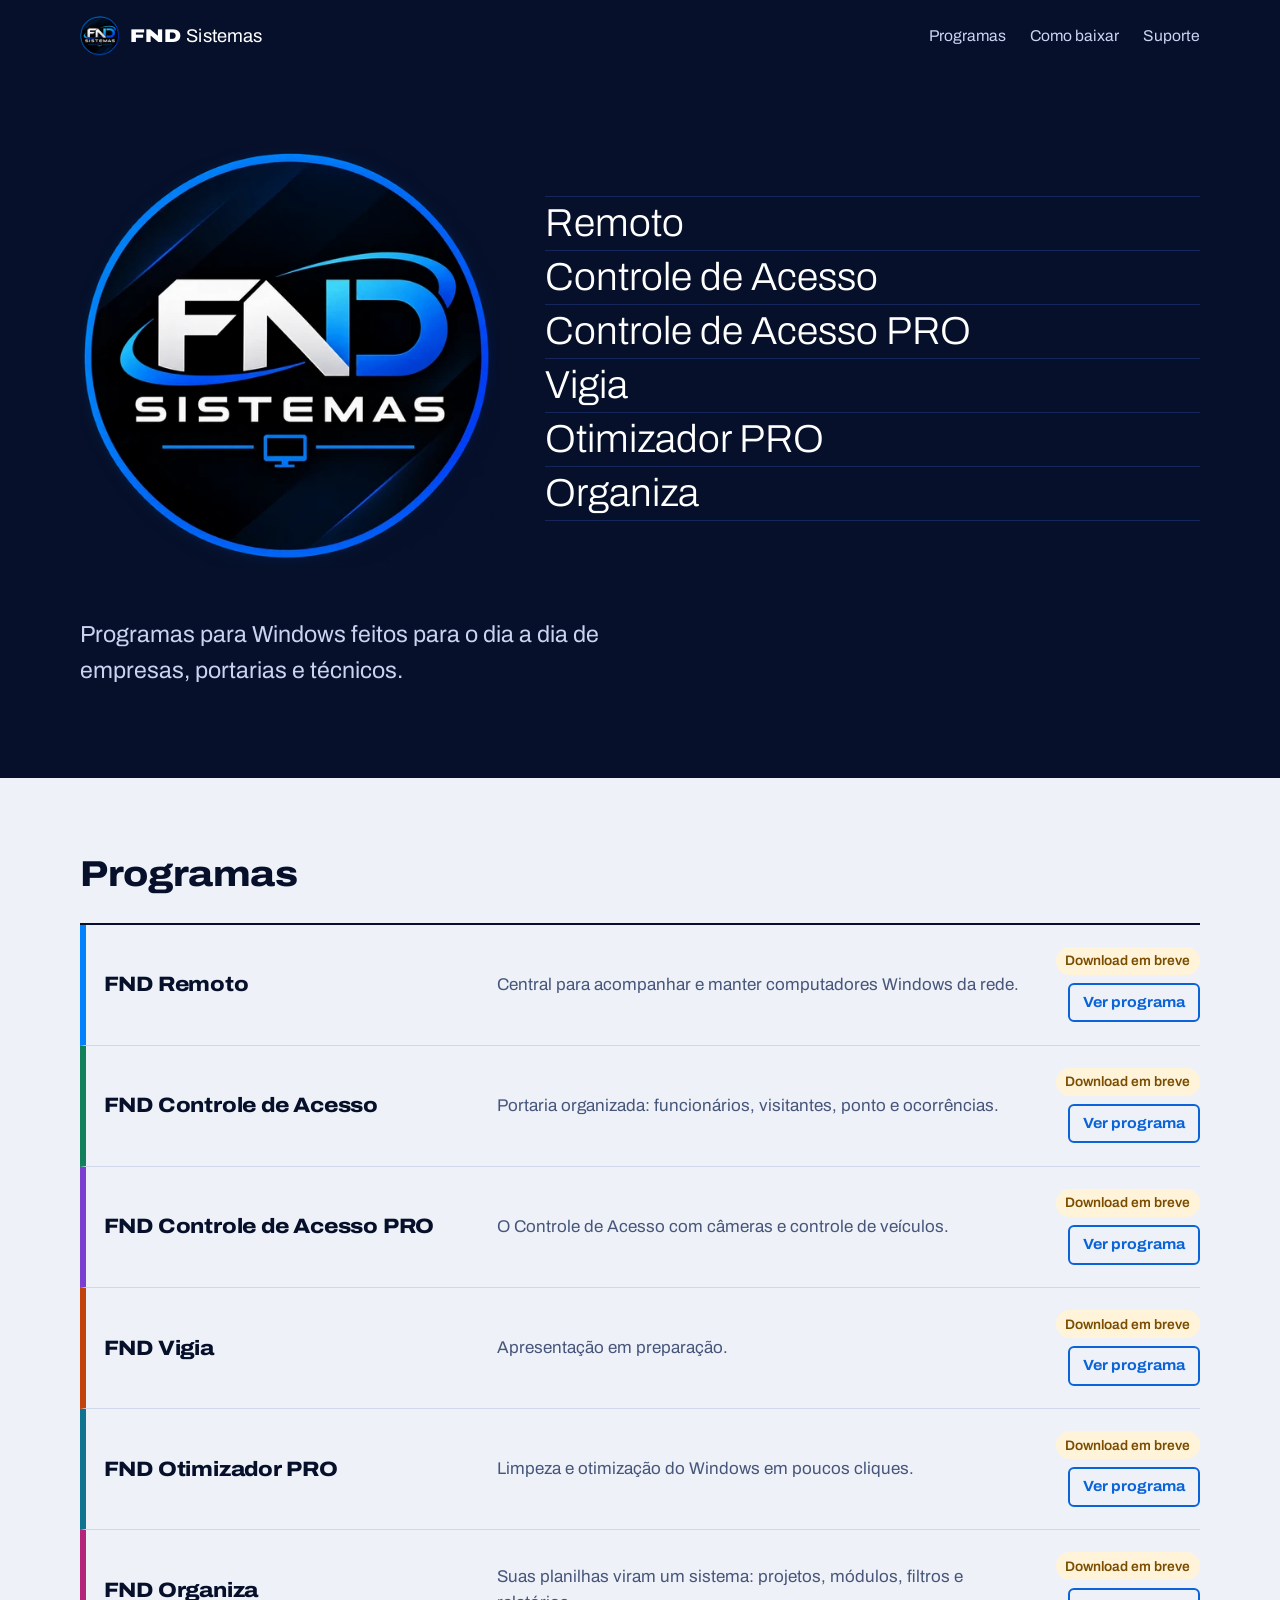
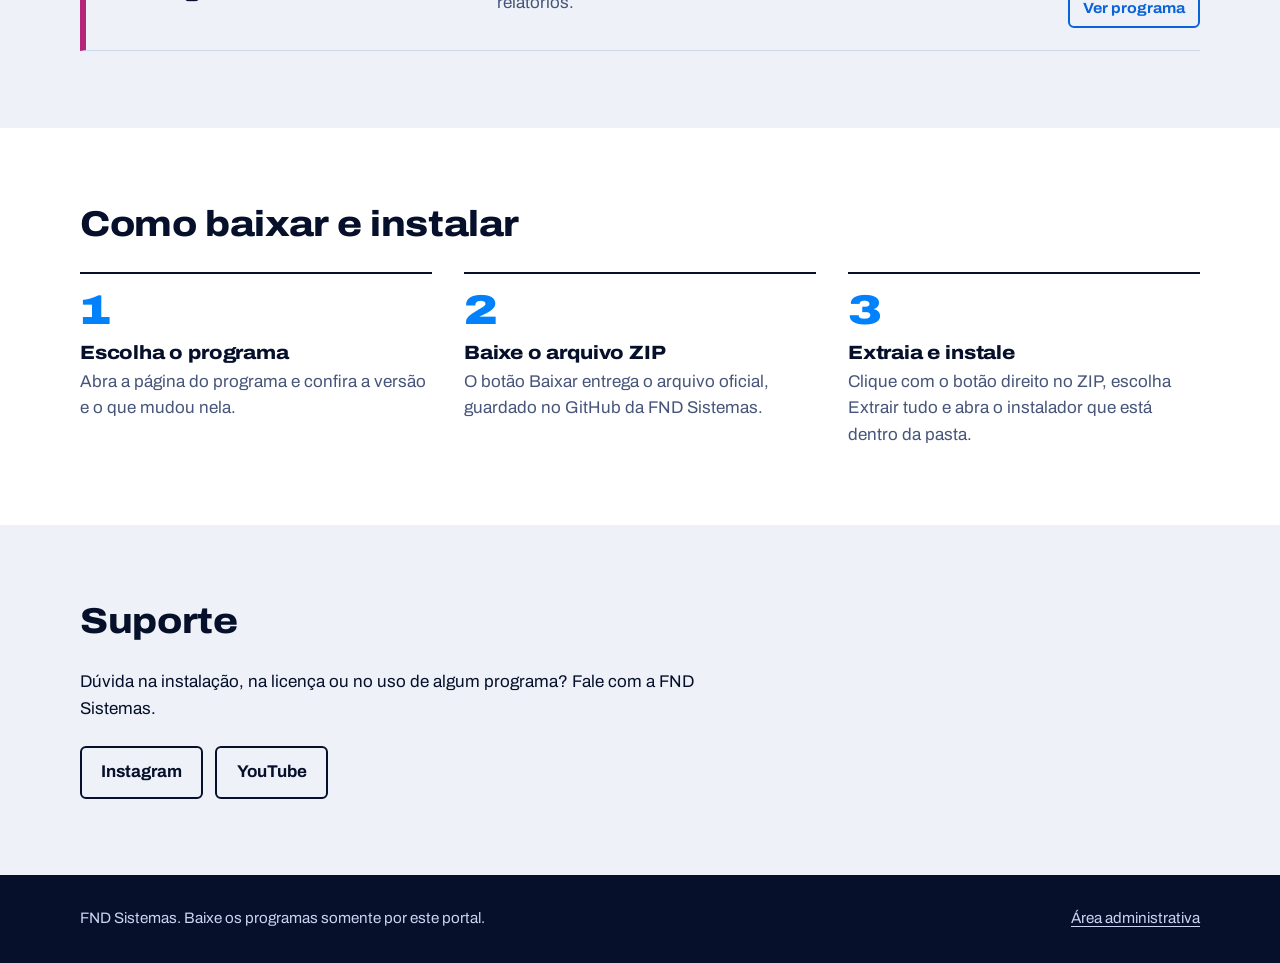
==== commit 78853495: "Retira o teste de velocidade do portal Co-Authored-By: Claude Opus 5.5 <noreply@anthropic.com> Claud" ====
--- a/index.html
+++ b/index.html
@@ -27,7 +27,6 @@
         <a href="#programas">Programas</a>
         <a href="#como-baixar">Como baixar</a>
         <a href="#suporte">Suporte</a>
-        <a href="velocidade.html">Teste de velocidade</a>
       </nav>
     </div>
   </header>
